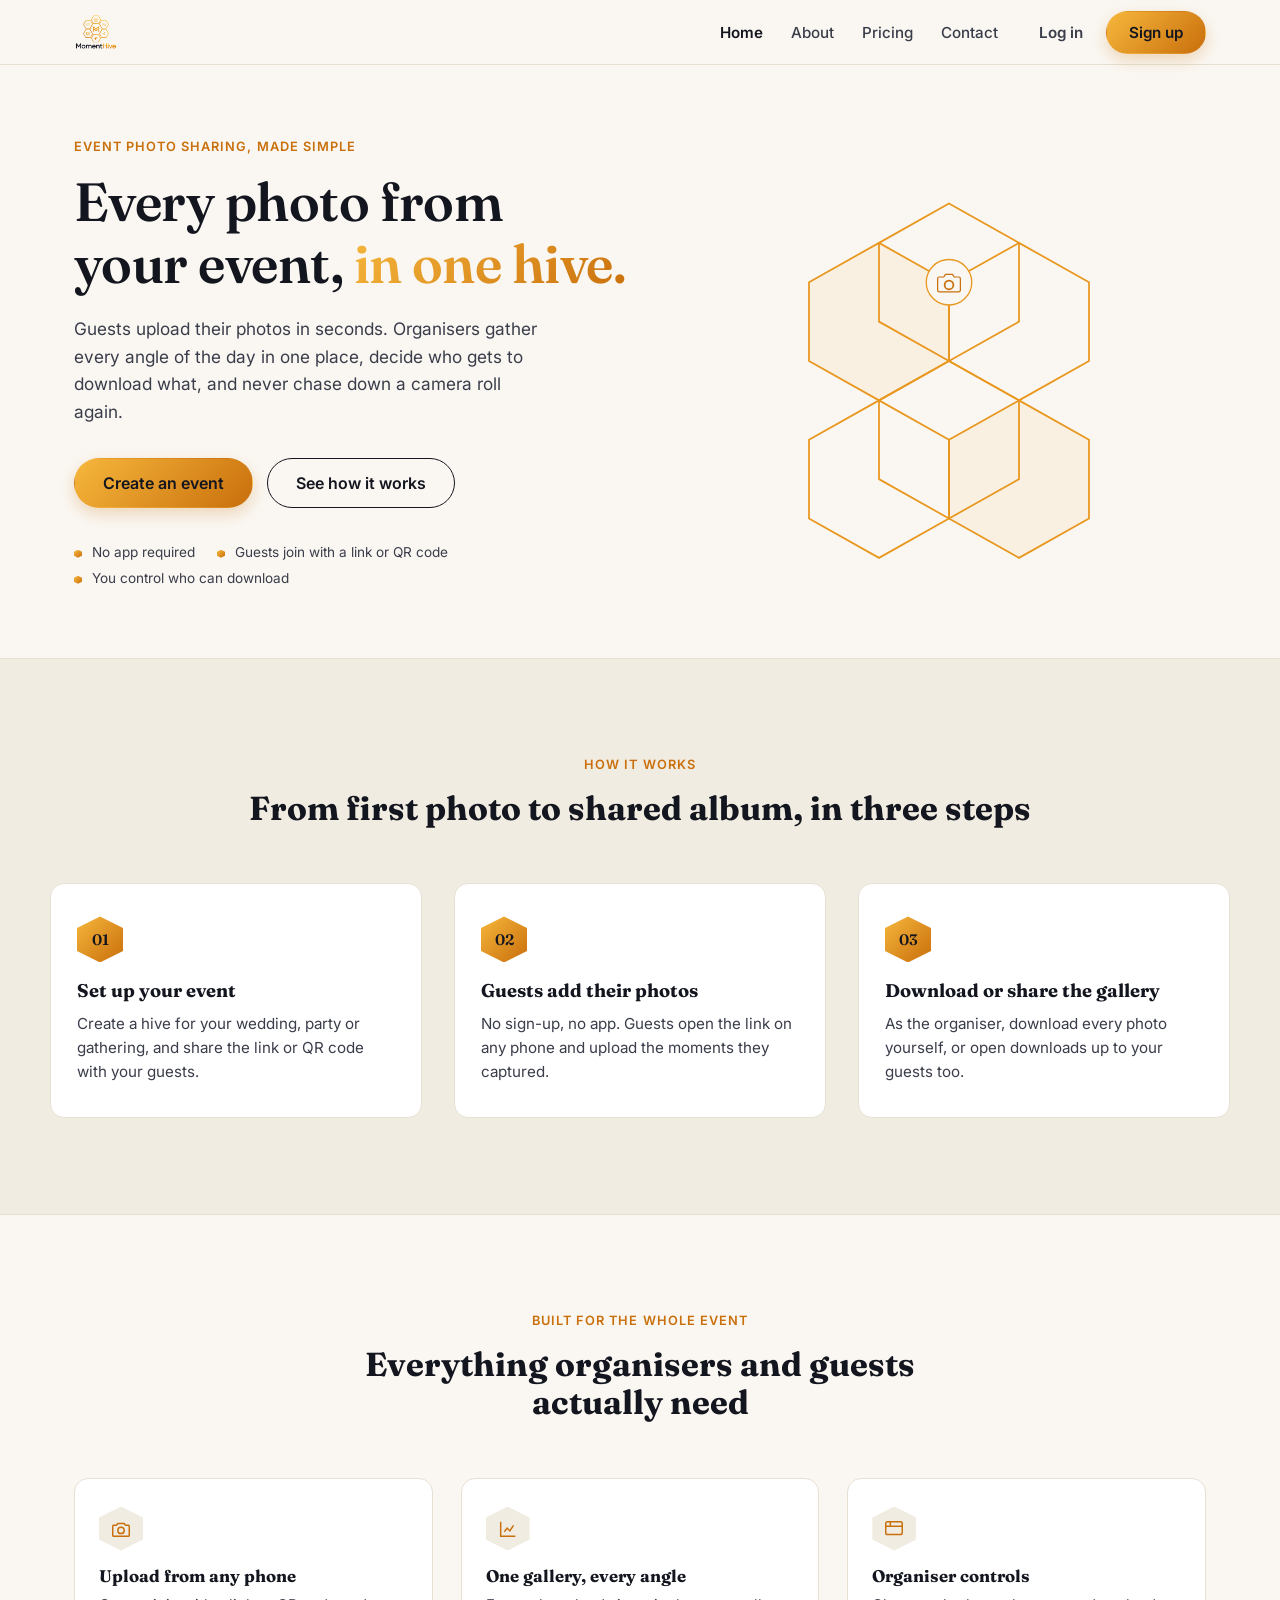
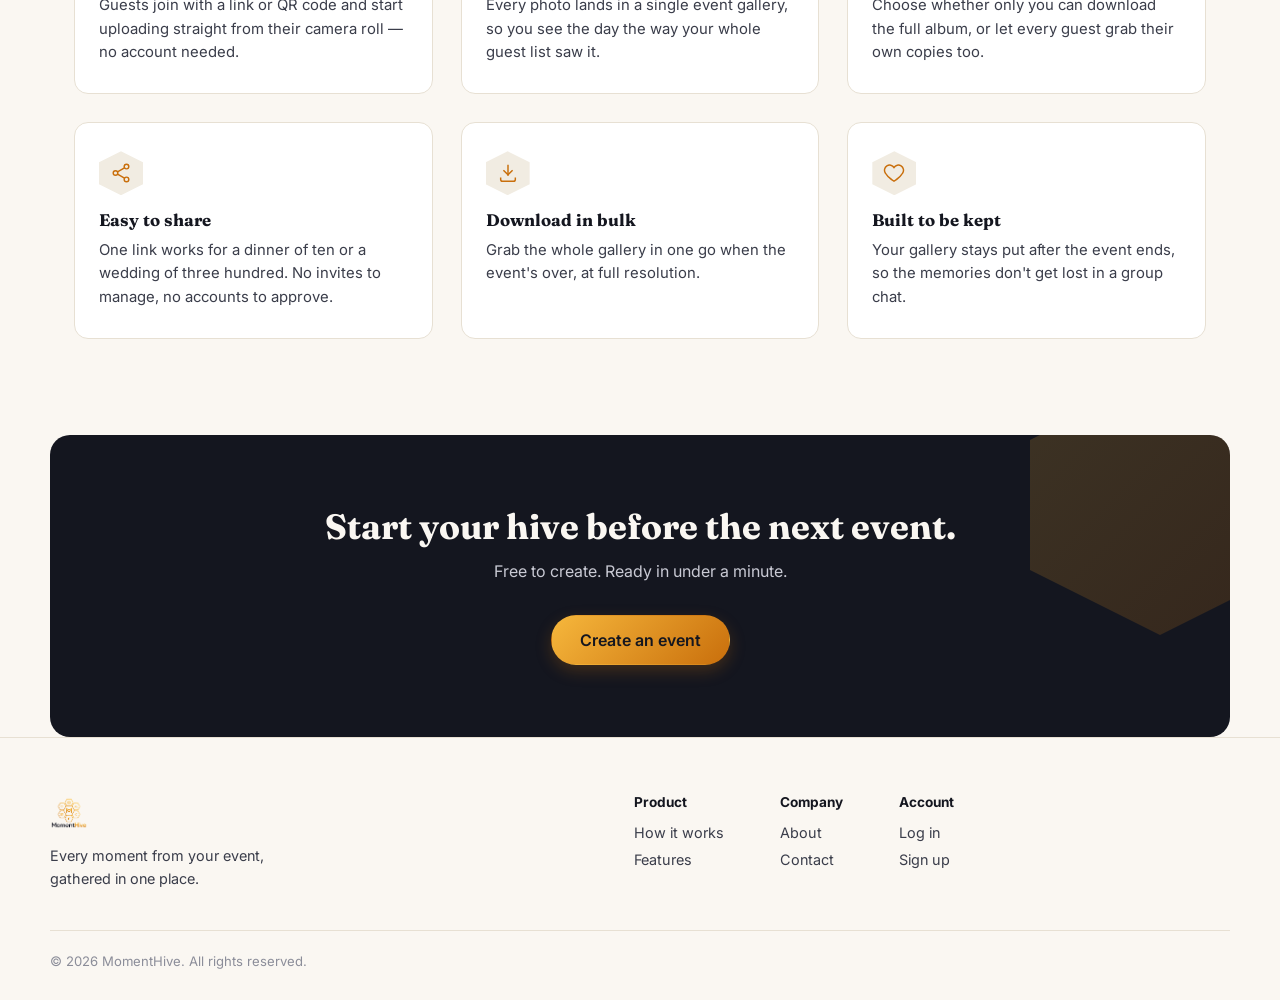
==== momenthive/index.html @ c9570d2f "Host MomentHive marketing site under /momenthive/ Copy the static MomentHive site (home, about, pric" ====
<!DOCTYPE html>

<html lang="en-uk">

<head>
    <meta charset="utf-8">
    <meta name="author" content="Ben Holmes" />
    <meta name="description" content="Discover and share your favorite moments during your favorite events." />
    <meta name="viewport" content="width=device-width, initial-scale=1.0">
    <link rel="preconnect" href="https://fonts.googleapis.com">
    <link rel="preconnect" href="https://fonts.gstatic.com" crossorigin>
    <link href="https://fonts.googleapis.com/css2?family=Fraunces:opsz,wght@9..144,500;9..144,600;9..144,700&family=Inter:wght@400;500;600&display=swap" rel="stylesheet">
    <link rel="stylesheet" href="styles/styles.css">
    <title>Discover MomentHive</title>
</head>
<body>
    <header class="site-header">
        <nav class="navbar">
            <div class="brand">
                <img src="images/momenthive-logo-transluscent.png" alt="MomentHive Logo">
            </div>

            <button class="nav-toggle" id="navToggle" aria-label="Toggle menu" aria-expanded="false" aria-controls="navMenu">
                <span></span>
                <span></span>
                <span></span>
            </button>

            <div class="nav-menu" id="navMenu">
                <ul class="nav-links">
                    <li><a href="index.html" aria-current="page" class="active">Home</a></li>
                    <li><a href="about.html">About</a></li>
                    <li><a href="pricing.html">Pricing</a></li>
                    <li><a href="contact.html">Contact</a></li>
                </ul>

                <div class="nav-actions">
                    <a href="https://momenthive.amfteksolutions.co.uk/Account/Login" class="btn btn-ghost">Log in</a>
                    <a href="https://momenthive.amfteksolutions.co.uk/Account/Register" class="btn btn-primary">Sign up</a>
                </div>
            </div>
        </nav>
    </header>

    <main>
        <section class="hero">
            <div class="hero-copy">
                <p class="eyebrow">Event photo sharing, made simple</p>
                <h1>Every photo from<br>your event, <span class="accent">in one hive.</span></h1>
                <p class="hero-sub">
                    Guests upload their photos in seconds. Organisers gather every angle of the day
                    in one place, decide who gets to download what, and never chase down a camera
                    roll again.
                </p>
                <div class="hero-ctas">
                    <a href="https://momenthive.amfteksolutions.co.uk/Account/Register" class="btn btn-primary btn-large">Create an event</a>
                    <a href="#how-it-works" class="btn btn-outline btn-large">See how it works</a>
                </div>
                <ul class="hero-trust">
                    <li>No app required</li>
                    <li>Guests join with a link or QR code</li>
                    <li>You control who can download</li>
                </ul>
            </div>

            <div class="hero-art" aria-hidden="true">
                <svg viewBox="0 0 480 480" class="hex-cluster">
                    <polygon class="hex hex-outline" points="240,60 320,105 320,195 240,240 160,195 160,105" />
                    <polygon class="hex hex-fill" points="160,105 240,150 240,240 160,285 80,240 80,150" />
                    <polygon class="hex hex-outline" points="320,105 400,150 400,240 320,285 240,240 240,150" />
                    <polygon class="hex hex-outline" points="160,285 240,330 240,420 160,465 80,420 80,330" />
                    <polygon class="hex hex-fill" points="320,285 400,330 400,420 320,465 240,420 240,330" />
                    <polygon class="hex hex-outline" points="240,240 320,285 320,375 240,420 160,375 160,285" />
                    <g class="hex-icon" transform="translate(240,150)">
                        <circle r="26" class="icon-ring" />
                        <path d="M-11,-6 h5 l2,-3 h8 l2,3 h5 a2,2 0 0 1 2,2 v13 a2,2 0 0 1 -2,2 h-22 a2,2 0 0 1 -2,-2 v-13 a2,2 0 0 1 2,-2 z" />
                        <circle cx="0" cy="3" r="5" fill="none" stroke="currentColor" stroke-width="2" />
                    </g>
                </svg>
            </div>
        </section>

        <section class="how-it-works" id="how-it-works">
            <p class="eyebrow center">How it works</p>
            <h2 class="section-title center">From first photo to shared album, in three steps</h2>

            <ol class="steps">
                <li class="step">
                    <span class="step-hex">01</span>
                    <h3>Set up your event</h3>
                    <p>Create a hive for your wedding, party or gathering, and share the link or QR code with your guests.</p>
                </li>
                <li class="step">
                    <span class="step-hex">02</span>
                    <h3>Guests add their photos</h3>
                    <p>No sign-up, no app. Guests open the link on any phone and upload the moments they captured.</p>
                </li>
                <li class="step">
                    <span class="step-hex">03</span>
                    <h3>Download or share the gallery</h3>
                    <p>As the organiser, download every photo yourself, or open downloads up to your guests too.</p>
                </li>
            </ol>
        </section>

        <section class="features" id="features">
            <p class="eyebrow center">Built for the whole event</p>
            <h2 class="section-title center">Everything organisers and guests actually need</h2>

            <div class="feature-grid">
                <div class="feature-card">
                    <div class="feature-icon">
                        <svg viewBox="0 0 24 24" fill="none" stroke="currentColor" stroke-width="1.6"><path d="M4 8h3l1.5-2h7L17 8h3a1 1 0 0 1 1 1v10a1 1 0 0 1-1 1H4a1 1 0 0 1-1-1V9a1 1 0 0 1 1-1z"/><circle cx="12" cy="13.5" r="3.5"/></svg>
                    </div>
                    <h3>Upload from any phone</h3>
                    <p>Guests join with a link or QR code and start uploading straight from their camera roll — no account needed.</p>
                </div>
                <div class="feature-card">
                    <div class="feature-icon">
                        <svg viewBox="0 0 24 24" fill="none" stroke="currentColor" stroke-width="1.6"><path d="M4 4v16h16"/><path d="M8 15l3-4 3 3 4-6"/></svg>
                    </div>
                    <h3>One gallery, every angle</h3>
                    <p>Every photo lands in a single event gallery, so you see the day the way your whole guest list saw it.</p>
                </div>
                <div class="feature-card">
                    <div class="feature-icon">
                        <svg viewBox="0 0 24 24" fill="none" stroke="currentColor" stroke-width="1.6"><rect x="3" y="4" width="18" height="14" rx="2"/><path d="M3 9h18"/><path d="M8 4v5"/></svg>
                    </div>
                    <h3>Organiser controls</h3>
                    <p>Choose whether only you can download the full album, or let every guest grab their own copies too.</p>
                </div>
                <div class="feature-card">
                    <div class="feature-icon">
                        <svg viewBox="0 0 24 24" fill="none" stroke="currentColor" stroke-width="1.6"><circle cx="18" cy="5" r="2.5"/><circle cx="6" cy="12" r="2.5"/><circle cx="18" cy="19" r="2.5"/><path d="M8.2 10.7l7.6-4.4M8.2 13.3l7.6 4.4"/></svg>
                    </div>
                    <h3>Easy to share</h3>
                    <p>One link works for a dinner of ten or a wedding of three hundred. No invites to manage, no accounts to approve.</p>
                </div>
                <div class="feature-card">
                    <div class="feature-icon">
                        <svg viewBox="0 0 24 24" fill="none" stroke="currentColor" stroke-width="1.6"><path d="M12 3v12"/><path d="M7 9l5 5 5-5"/><path d="M4 17v2a2 2 0 0 0 2 2h12a2 2 0 0 0 2-2v-2"/></svg>
                    </div>
                    <h3>Download in bulk</h3>
                    <p>Grab the whole gallery in one go when the event's over, at full resolution.</p>
                </div>
                <div class="feature-card">
                    <div class="feature-icon">
                        <svg viewBox="0 0 24 24" fill="none" stroke="currentColor" stroke-width="1.6"><path d="M12 21s-7-4.5-9.5-9A5.5 5.5 0 0 1 12 6a5.5 5.5 0 0 1 9.5 6c-2.5 4.5-9.5 9-9.5 9z"/></svg>
                    </div>
                    <h3>Built to be kept</h3>
                    <p>Your gallery stays put after the event ends, so the memories don't get lost in a group chat.</p>
                </div>
            </div>
        </section>

        <section class="cta-banner">
            <div class="cta-hex" aria-hidden="true"></div>
            <h2>Start your hive before the next event.</h2>
            <p>Free to create. Ready in under a minute.</p>
            <a href="https://momenthive.amfteksolutions.co.uk/Account/Register" class="btn btn-primary btn-large">Create an event</a>
        </section>
    </main>

    <footer class="site-footer">
        <div class="footer-top">
            <div class="footer-brand">
                <img src="images/momenthive-logo-transluscent.png" alt="MomentHive Logo">
                <p>Every moment from your event, gathered in one place.</p>
            </div>
            <div class="footer-links">
                <div>
                    <h4>Product</h4>
                    <a href="#how-it-works">How it works</a>
                    <a href="#features">Features</a>
                </div>
                <div>
                    <h4>Company</h4>
                    <a href="about.html">About</a>
                    <a href="contact.html">Contact</a>
                </div>
                <div>
                    <h4>Account</h4>
                    <a href="https://momenthive.amfteksolutions.co.uk/Account/Login">Log in</a>
                    <a href="https://momenthive.amfteksolutions.co.uk/Account/Register">Sign up</a>
                </div>
            </div>
        </div>
        <div class="footer-bottom">
            <p>&copy; 2026 MomentHive. All rights reserved.</p>
        </div>
    </footer>

    <script src="scripts/main.js"></script>
</body>

</html>
---- momenthive/styles/styles.css ----
:root {
    --ink: #14161f;
    --ink-soft: #3a3d4a;
    --paper: #faf7f2;
    --paper-alt: #f1ece2;
    --card: #ffffff;
    --line: #e7e0d3;
    --gold-light: #f6b73c;
    --gold: #e8971f;
    --gold-dark: #c96f0c;
    --gold-gradient: linear-gradient(135deg, var(--gold-light), var(--gold-dark));

    --font-display: "Fraunces", Georgia, serif;
    --font-body: "Inter", -apple-system, BlinkMacSystemFont, "Segoe UI", sans-serif;

    --max-width: 1180px;
    --radius: 14px;
}

* {
    box-sizing: border-box;
}

body {
    font-family: var(--font-body);
    margin: 0;
    padding: 0;
    color: var(--ink);
    background: var(--paper);
    -webkit-font-smoothing: antialiased;
}

h1, h2, h3 {
    font-family: var(--font-display);
    color: var(--ink);
    line-height: 1.15;
    margin: 0;
}

p {
    color: var(--ink-soft);
    line-height: 1.6;
    margin: 0;
}

a {
    color: inherit;
}

ul, ol {
    margin: 0;
    padding: 0;
    list-style: none;
}

img {
    max-width: 100%;
    display: block;
}

/* ---------- Buttons ---------- */

.btn {
    display: inline-flex;
    align-items: center;
    justify-content: center;
    padding: 11px 22px;
    border-radius: 999px;
    font-weight: 600;
    font-size: 0.95rem;
    text-decoration: none;
    border: 1px solid transparent;
    transition: transform 0.15s ease, box-shadow 0.15s ease, background 0.15s ease, color 0.15s ease;
    cursor: pointer;
}

.btn-primary {
    background: var(--gold-gradient);
    color: var(--ink);
    box-shadow: 0 6px 16px rgba(201, 111, 12, 0.25);
}

.btn-primary:hover {
    transform: translateY(-1px);
    box-shadow: 0 10px 20px rgba(201, 111, 12, 0.32);
}

.btn-outline {
    background: transparent;
    color: var(--ink);
    border-color: var(--ink);
}

.btn-outline:hover {
    background: var(--ink);
    color: var(--paper);
}

.btn-ghost {
    background: transparent;
    color: var(--ink-soft);
    padding-left: 12px;
    padding-right: 12px;
}

.btn-ghost:hover {
    color: var(--ink);
}

.btn-large {
    padding: 14px 28px;
    font-size: 1rem;
}

/* ---------- Header / Nav ---------- */

.site-header {
    position: sticky;
    top: 0;
    z-index: 100;
    background: rgba(250, 247, 242, 0.9);
    backdrop-filter: saturate(180%) blur(10px);
    border-bottom: 1px solid var(--line);
}

.navbar {
    max-width: var(--max-width);
    margin: 0 auto;
    display: flex;
    align-items: center;
    flex-wrap: nowrap;
    gap: 24px;
    padding: 10px 24px;
}

.brand {
    margin-right: auto;
}

.brand img {
    height: 44px;
}

.nav-menu {
    display: flex;
    align-items: center;
    gap: 28px;
    margin-left: auto;
}

.nav-links {
    display: flex;
    gap: 28px;
}

.nav-links a {
    text-decoration: none;
    color: var(--ink-soft);
    font-weight: 500;
    font-size: 0.95rem;
    transition: color 0.15s ease;
}

.nav-links a:hover {
    color: var(--gold-dark);
}

.nav-actions {
    display: flex;
    align-items: center;
    gap: 10px;
}

.nav-toggle {
    display: none;
    flex-direction: column;
    justify-content: center;
    gap: 5px;
    width: 34px;
    height: 34px;
    background: none;
    border: none;
    cursor: pointer;
    padding: 0;
}

.nav-toggle span {
    display: block;
    height: 2px;
    width: 100%;
    background: var(--ink);
    border-radius: 2px;
    transition: transform 0.2s ease, opacity 0.2s ease;
}

.nav-toggle.is-active span:nth-child(1) {
    transform: translateY(7px) rotate(45deg);
}

.nav-toggle.is-active span:nth-child(2) {
    opacity: 0;
}

.nav-toggle.is-active span:nth-child(3) {
    transform: translateY(-7px) rotate(-45deg);
}

/* ---------- Layout helpers ---------- */

main section {
    max-width: var(--max-width);
    margin: 0 auto;
    padding: 96px 24px;
}

.eyebrow {
    font-size: 0.8rem;
    font-weight: 600;
    letter-spacing: 0.08em;
    text-transform: uppercase;
    color: var(--gold-dark);
    margin: 0 0 14px;
}

.eyebrow.center,
.section-title.center {
    text-align: center;
}

.section-title {
    font-size: clamp(1.7rem, 2.6vw, 2.3rem);
    max-width: 640px;
    margin: 0 auto 56px;
}

/* ---------- Hero ---------- */

.hero {
    display: grid;
    grid-template-columns: 1.05fr 0.95fr;
    align-items: center;
    gap: 48px;
    padding-top: 72px;
    padding-bottom: 72px;
}

.hero h1 {
    font-size: clamp(2.3rem, 4.2vw, 3.4rem);
    font-weight: 600;
    letter-spacing: -0.01em;
}

.hero h1 .accent {
    background: var(--gold-gradient);
    -webkit-background-clip: text;
    background-clip: text;
    color: transparent;
}

.hero-sub {
    margin-top: 20px;
    font-size: 1.08rem;
    max-width: 480px;
}

.hero-ctas {
    display: flex;
    gap: 14px;
    margin-top: 32px;
    flex-wrap: wrap;
}

.hero-trust {
    display: flex;
    flex-wrap: wrap;
    gap: 10px 22px;
    margin-top: 36px;
}

.hero-trust li {
    font-size: 0.85rem;
    color: var(--ink-soft);
    padding-left: 18px;
    position: relative;
}

.hero-trust li::before {
    content: "";
    position: absolute;
    left: 0;
    top: 6px;
    width: 8px;
    height: 8px;
    background: var(--gold-gradient);
    clip-path: polygon(50% 0%, 100% 25%, 100% 75%, 50% 100%, 0% 75%, 0% 25%);
}

.hero-art {
    display: flex;
    justify-content: center;
}

.hex-cluster {
    width: 100%;
    max-width: 420px;
}

.hex {
    stroke: var(--gold);
    stroke-width: 2;
    fill: none;
}

.hex-fill {
    fill: rgba(232, 151, 31, 0.08);
}

.hex-icon {
    color: var(--gold-dark);
}

.hex-icon .icon-ring {
    fill: var(--paper);
    stroke: var(--gold);
    stroke-width: 1.5;
}

.hex-icon path {
    fill: none;
    stroke: currentColor;
    stroke-width: 1.4;
    stroke-linejoin: round;
}

/* ---------- How it works ---------- */

.how-it-works {
    background: var(--paper-alt);
    max-width: none;
    border-top: 1px solid var(--line);
    border-bottom: 1px solid var(--line);
}

.how-it-works > * {
    max-width: var(--max-width);
    margin-left: auto;
    margin-right: auto;
}

.steps {
    max-width: var(--max-width);
    margin: 0 auto;
    display: grid;
    grid-template-columns: repeat(3, 1fr);
    gap: 32px;
}

.step {
    background: var(--card);
    border: 1px solid var(--line);
    border-radius: var(--radius);
    padding: 32px 26px;
}

.step-hex {
    display: inline-flex;
    align-items: center;
    justify-content: center;
    width: 46px;
    height: 46px;
    margin-bottom: 18px;
    background: var(--gold-gradient);
    color: var(--ink);
    font-family: var(--font-display);
    font-weight: 600;
    font-size: 0.95rem;
    clip-path: polygon(50% 0%, 100% 25%, 100% 75%, 50% 100%, 0% 75%, 0% 25%);
}

.step h3 {
    font-size: 1.15rem;
    margin-bottom: 10px;
}

.step p {
    font-size: 0.95rem;
}

/* ---------- Features ---------- */

.feature-grid {
    display: grid;
    grid-template-columns: repeat(3, 1fr);
    gap: 28px;
}

.feature-card {
    padding: 28px 24px;
    border-radius: var(--radius);
    border: 1px solid var(--line);
    background: var(--card);
    transition: border-color 0.15s ease, transform 0.15s ease;
}

.feature-card:hover {
    border-color: var(--gold);
    transform: translateY(-2px);
}

.feature-icon {
    width: 44px;
    height: 44px;
    display: flex;
    align-items: center;
    justify-content: center;
    margin-bottom: 16px;
    color: var(--gold-dark);
    background: var(--paper-alt);
    clip-path: polygon(50% 0%, 100% 25%, 100% 75%, 50% 100%, 0% 75%, 0% 25%);
}

.feature-icon svg {
    width: 22px;
    height: 22px;
}

.feature-card h3 {
    font-size: 1.05rem;
    margin-bottom: 8px;
}

.feature-card p {
    font-size: 0.93rem;
}

/* ---------- CTA banner ---------- */

.cta-banner {
    position: relative;
    text-align: center;
    background: var(--ink);
    color: var(--paper);
    border-radius: 20px;
    padding: 72px 24px;
    overflow: hidden;
}

.cta-banner h2 {
    color: var(--paper);
    font-size: clamp(1.6rem, 3vw, 2.2rem);
    position: relative;
}

.cta-banner p {
    color: #c9cad4;
    margin-top: 12px;
    position: relative;
}

.cta-banner .btn {
    margin-top: 30px;
    position: relative;
}

.cta-hex {
    position: absolute;
    top: -60px;
    right: -60px;
    width: 260px;
    height: 260px;
    background: var(--gold-gradient);
    opacity: 0.18;
    clip-path: polygon(50% 0%, 100% 25%, 100% 75%, 50% 100%, 0% 75%, 0% 25%);
}

/* ---------- Footer ---------- */

.site-footer {
    border-top: 1px solid var(--line);
    padding: 56px 24px 28px;
}

.footer-top {
    max-width: var(--max-width);
    margin: 0 auto;
    display: flex;
    align-items: flex-start;
    gap: 48px;
    flex-wrap: wrap;
}

.footer-brand {
    flex: 0 1 260px;
}

.footer-brand img {
    height: 38px;
    margin-bottom: 12px;
}

.footer-brand p {
    max-width: 260px;
    font-size: 0.9rem;
}

.footer-links {
    display: flex;
    justify-content: center;
    gap: 56px;
    flex: 1;
}

.footer-links h4 {
    font-size: 0.85rem;
    margin: 0 0 14px;
    color: var(--ink);
}

.footer-links a {
    display: block;
    text-decoration: none;
    color: var(--ink-soft);
    font-size: 0.9rem;
    margin-bottom: 10px;
}

.footer-links a:hover {
    color: var(--gold-dark);
}

.footer-bottom {
    max-width: var(--max-width);
    margin: 40px auto 0;
    padding-top: 20px;
    border-top: 1px solid var(--line);
}

.footer-bottom p {
    font-size: 0.82rem;
    color: #8b8d99;
}

/* ---------- Responsive ---------- */

@media (max-width: 960px) {
    .hero {
        grid-template-columns: 1fr;
        text-align: left;
    }

    .hero-art {
        order: -1;
        max-width: 320px;
        margin: 0 auto;
    }

    .steps,
    .feature-grid {
        grid-template-columns: repeat(2, 1fr);
    }
}

@media (max-width: 880px) {
    .nav-toggle {
        display: flex;
    }

    .nav-menu {
        display: none;
    }

    .nav-menu.is-open {
        display: flex;
        flex-direction: column;
        align-items: flex-start;
        gap: 20px;
        position: absolute;
        top: 100%;
        left: 0;
        right: 0;
        background: var(--paper);
        border-bottom: 1px solid var(--line);
        padding: 20px 24px 24px;
    }

    .nav-menu.is-open .nav-links {
        flex-direction: column;
        gap: 14px;
    }

    .nav-menu.is-open .nav-actions {
        width: 100%;
    }
}

@media (max-width: 720px) {
    main section {
        padding: 64px 20px;
    }

    .steps,
    .feature-grid {
        grid-template-columns: 1fr;
    }
}

/* ---------- Nav active state ---------- */

.nav-links a.active {
    color: var(--ink);
    font-weight: 600;
}

.nav-actions .btn[aria-current="page"] {
    box-shadow: 0 0 0 2px var(--gold) inset;
}

/* ---------- Interior page hero ---------- */

.page-hero {
    text-align: center;
    padding-bottom: 32px;
}

.page-hero .page-hero-inner {
    max-width: 680px;
    margin: 0 auto;
}

.page-hero h1 {
    font-size: clamp(2rem, 4vw, 2.7rem);
    margin-bottom: 16px;
}

.page-hero p {
    font-size: 1.05rem;
}

/* ---------- Pricing ---------- */

.pricing-grid {
    display: grid;
    grid-template-columns: repeat(3, 1fr);
    gap: 28px;
    align-items: stretch;
}

.price-card {
    position: relative;
    background: var(--card);
    border: 1px solid var(--line);
    border-radius: var(--radius);
    padding: 34px 28px;
    display: flex;
    flex-direction: column;
}

.price-card.featured {
    border-color: var(--gold);
    box-shadow: 0 20px 40px rgba(201, 111, 12, 0.14);
}

.price-badge {
    position: absolute;
    top: -14px;
    left: 50%;
    transform: translateX(-50%);
    background: var(--gold-gradient);
    color: var(--ink);
    font-size: 0.72rem;
    font-weight: 700;
    text-transform: uppercase;
    letter-spacing: 0.04em;
    padding: 6px 16px;
    border-radius: 999px;
    white-space: nowrap;
}

.price-name {
    font-family: var(--font-display);
    font-size: 1.3rem;
    margin-bottom: 6px;
}

.price-tagline {
    font-size: 0.88rem;
    margin-bottom: 22px;
}

.price-amount {
    font-family: var(--font-display);
    font-size: 2.3rem;
    color: var(--ink);
    margin-bottom: 4px;
}

.price-amount span {
    font-size: 0.95rem;
    font-family: var(--font-body);
    color: var(--ink-soft);
    font-weight: 500;
}

.price-features {
    margin: 22px 0 28px;
    display: flex;
    flex-direction: column;
    gap: 12px;
    flex: 1;
}

.price-features li {
    font-size: 0.9rem;
    color: var(--ink-soft);
    padding-left: 22px;
    position: relative;
}

.price-features li::before {
    content: "";
    position: absolute;
    left: 0;
    top: 6px;
    width: 9px;
    height: 9px;
    background: var(--gold-gradient);
    clip-path: polygon(50% 0%, 100% 25%, 100% 75%, 50% 100%, 0% 75%, 0% 25%);
}

.price-card .btn {
    width: 100%;
}

.pricing-note {
    text-align: center;
    font-size: 0.85rem;
    color: var(--ink-soft);
    margin-top: 40px;
}

/* ---------- FAQ ---------- */

.faq {
    max-width: 760px;
    margin: 0 auto;
    display: flex;
    flex-direction: column;
    gap: 12px;
}

.faq details {
    background: var(--card);
    border: 1px solid var(--line);
    border-radius: 12px;
    padding: 18px 22px;
}

.faq summary {
    cursor: pointer;
    font-weight: 600;
    font-family: var(--font-display);
    font-size: 1.05rem;
    list-style: none;
    display: flex;
    justify-content: space-between;
    align-items: center;
    gap: 16px;
}

.faq summary::-webkit-details-marker {
    display: none;
}

.faq summary::after {
    content: "+";
    font-size: 1.4rem;
    color: var(--gold-dark);
    transition: transform 0.2s ease;
    flex-shrink: 0;
}

.faq details[open] summary::after {
    transform: rotate(45deg);
}

.faq p {
    margin-top: 12px;
    font-size: 0.92rem;
}

/* ---------- Split feature blocks (About page) ---------- */

.split-block {
    display: grid;
    grid-template-columns: 1fr 1fr;
    gap: 56px;
    align-items: center;
    padding-top: 48px;
    padding-bottom: 48px;
}

.split-block.reverse .split-visual {
    order: 2;
}

.split-visual {
    display: flex;
    justify-content: center;
}

.split-panel {
    width: 100%;
    max-width: 300px;
    aspect-ratio: 1;
    background: var(--paper-alt);
    border: 1px solid var(--line);
    border-radius: 20px;
    display: flex;
    align-items: center;
    justify-content: center;
    color: var(--gold-dark);
}

.split-panel svg {
    width: 90px;
    height: 90px;
}

.split-text h2 {
    font-size: 1.6rem;
    margin-bottom: 14px;
}

.split-text p {
    font-size: 1rem;
}

/* ---------- Use case grid ---------- */

.usecase-grid {
    display: grid;
    grid-template-columns: repeat(4, 1fr);
    gap: 24px;
}

.usecase-card {
    background: var(--card);
    border: 1px solid var(--line);
    border-radius: var(--radius);
    padding: 28px 22px;
    text-align: center;
}

.usecase-card .feature-icon {
    margin: 0 auto 16px;
}

.usecase-card h3 {
    font-size: 1rem;
    margin-bottom: 8px;
}

.usecase-card p {
    font-size: 0.88rem;
}

/* ---------- Forms (auth + contact) ---------- */

.form-group {
    margin-bottom: 18px;
    display: flex;
    flex-direction: column;
    gap: 6px;
}

.form-group label {
    font-size: 0.85rem;
    font-weight: 600;
    color: var(--ink);
}

.form-group input,
.form-group textarea {
    padding: 12px 14px;
    border: 1px solid var(--line);
    border-radius: 10px;
    font-family: var(--font-body);
    font-size: 0.95rem;
    background: var(--card);
    color: var(--ink);
}

.form-group input:focus,
.form-group textarea:focus {
    outline: none;
    border-color: var(--gold);
    box-shadow: 0 0 0 3px rgba(232, 151, 31, 0.15);
}

.form-group textarea {
    resize: vertical;
    min-height: 120px;
}

.form-check {
    display: flex;
    align-items: flex-start;
    gap: 8px;
    font-size: 0.85rem;
    color: var(--ink-soft);
    margin-bottom: 22px;
}

.form-check input {
    margin-top: 3px;
}

.form-links {
    display: flex;
    justify-content: space-between;
    align-items: center;
    font-size: 0.85rem;
    margin-top: -6px;
    margin-bottom: 22px;
}

.form-links .form-check-inline {
    margin-bottom: 0;
}

.form-links a {
    color: var(--gold-dark);
    text-decoration: none;
    font-weight: 600;
}

.form-actions .btn {
    width: 100%;
}

.demo-note {
    margin-top: 20px;
    font-size: 0.78rem;
    color: #9a8f7c;
    text-align: center;
    background: var(--paper-alt);
    border-radius: 8px;
    padding: 10px 14px;
}

/* ---------- Auth pages ---------- */

.auth-section {
    display: flex;
    justify-content: center;
    padding-top: 56px;
    padding-bottom: 96px;
}

.auth-card {
    width: 100%;
    max-width: 420px;
    background: var(--card);
    border: 1px solid var(--line);
    border-radius: var(--radius);
    padding: 40px 36px;
    box-shadow: 0 20px 50px rgba(20, 22, 31, 0.06);
}

.auth-card h1 {
    font-size: 1.6rem;
    margin-bottom: 8px;
}

.auth-sub {
    margin-bottom: 28px;
    font-size: 0.95rem;
}

.auth-switch {
    text-align: center;
    margin-top: 24px;
    font-size: 0.9rem;
    color: var(--ink-soft);
}

.auth-switch a {
    color: var(--gold-dark);
    font-weight: 600;
    text-decoration: none;
}

/* ---------- Contact page ---------- */

.contact-grid {
    display: grid;
    grid-template-columns: 1.2fr 0.8fr;
    gap: 48px;
    align-items: start;
}

.contact-form-card {
    background: var(--card);
    border: 1px solid var(--line);
    border-radius: var(--radius);
    padding: 36px 32px;
}

.contact-info {
    background: var(--ink);
    color: var(--paper);
    border-radius: var(--radius);
    padding: 32px 28px;
}

.contact-info h3 {
    color: var(--paper);
    font-size: 1.1rem;
    margin-bottom: 10px;
}

.contact-info p {
    color: #c9cad4;
    font-size: 0.9rem;
    margin-bottom: 18px;
}

.contact-info a {
    color: var(--gold-light);
    font-weight: 600;
    text-decoration: none;
}

.contact-info hr {
    border: none;
    border-top: 1px solid rgba(255, 255, 255, 0.12);
    margin: 22px 0;
}

/* ---------- Interior responsive ---------- */

@media (max-width: 960px) {
    .usecase-grid {
        grid-template-columns: repeat(2, 1fr);
    }

    .contact-grid {
        grid-template-columns: 1fr;
    }
}

@media (max-width: 880px) {
    .pricing-grid {
        grid-template-columns: 1fr;
        max-width: 420px;
        margin: 0 auto;
    }

    .split-block,
    .split-block.reverse {
        grid-template-columns: 1fr;
        text-align: left;
    }

    .split-block .split-visual,
    .split-block.reverse .split-visual {
        order: -1;
    }
}

@media (max-width: 560px) {
    .usecase-grid {
        grid-template-columns: 1fr;
    }

    .auth-card {
        padding: 32px 24px;
    }
}
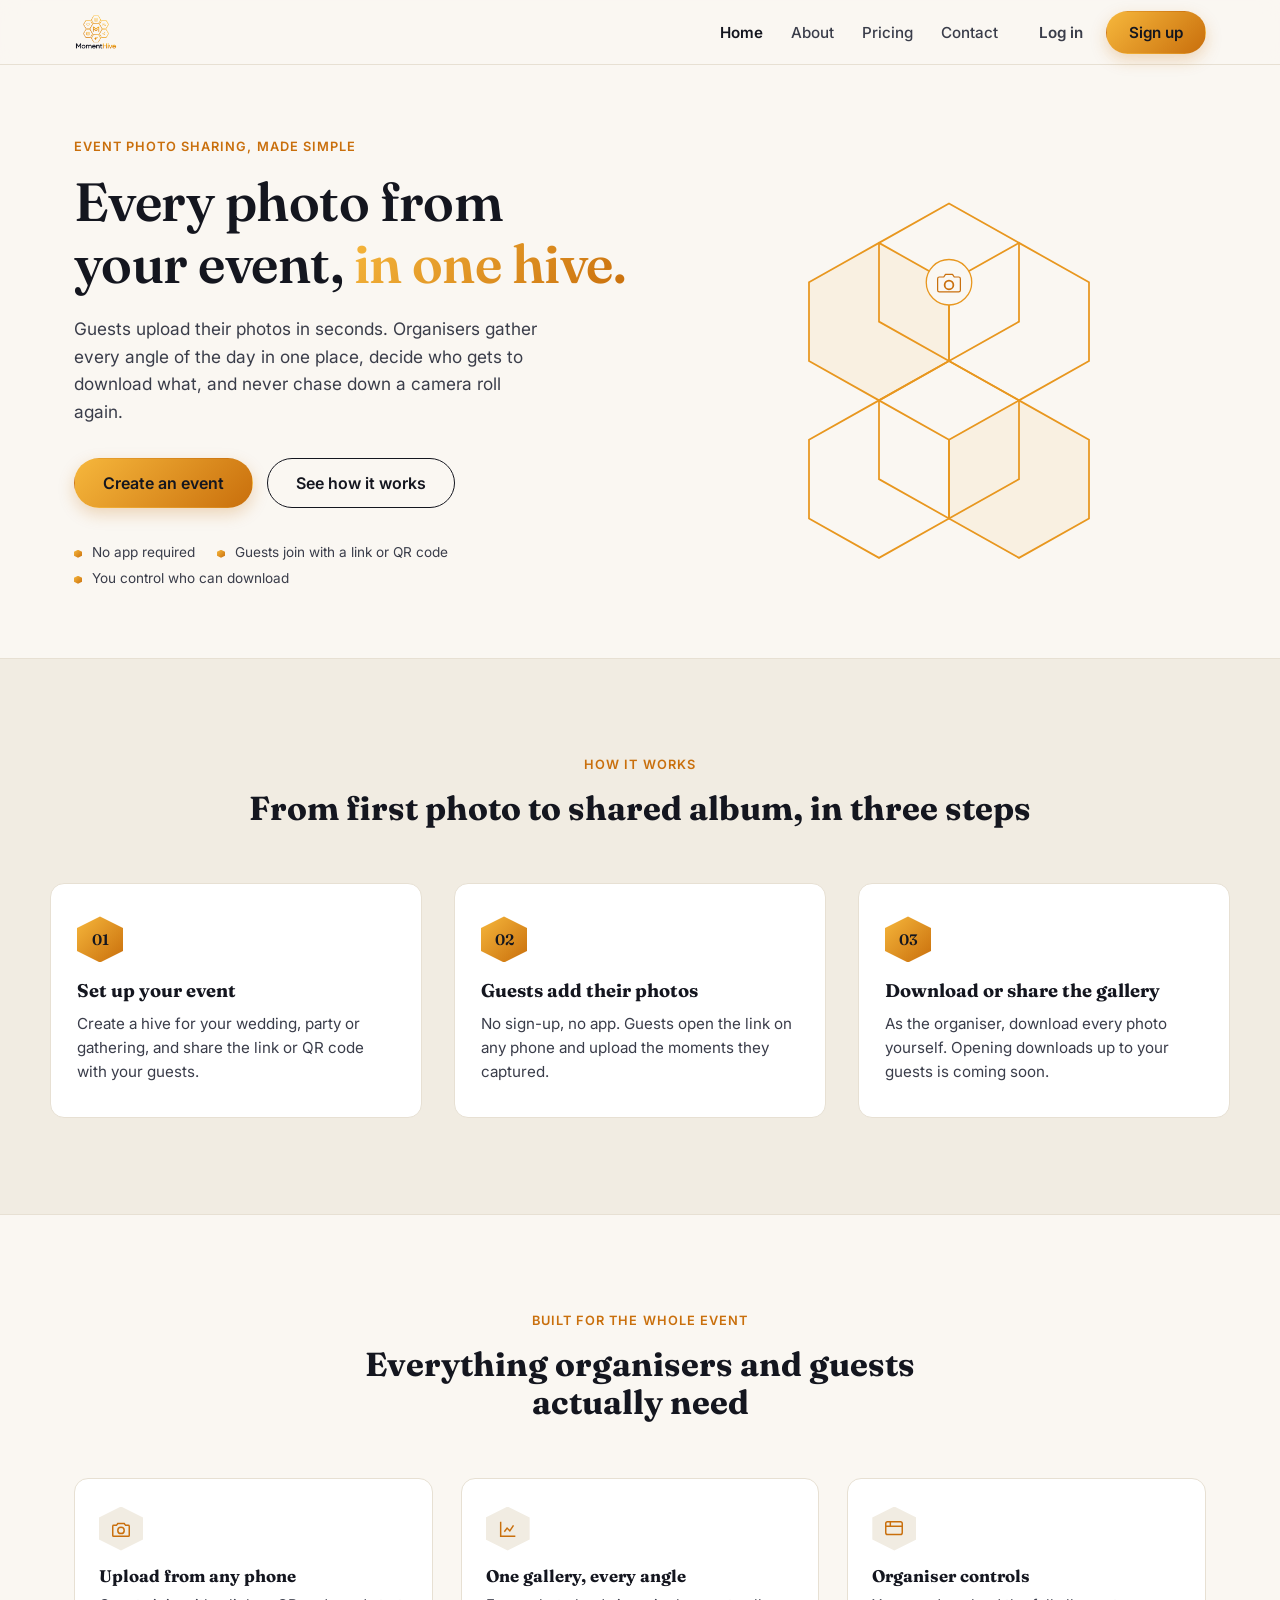
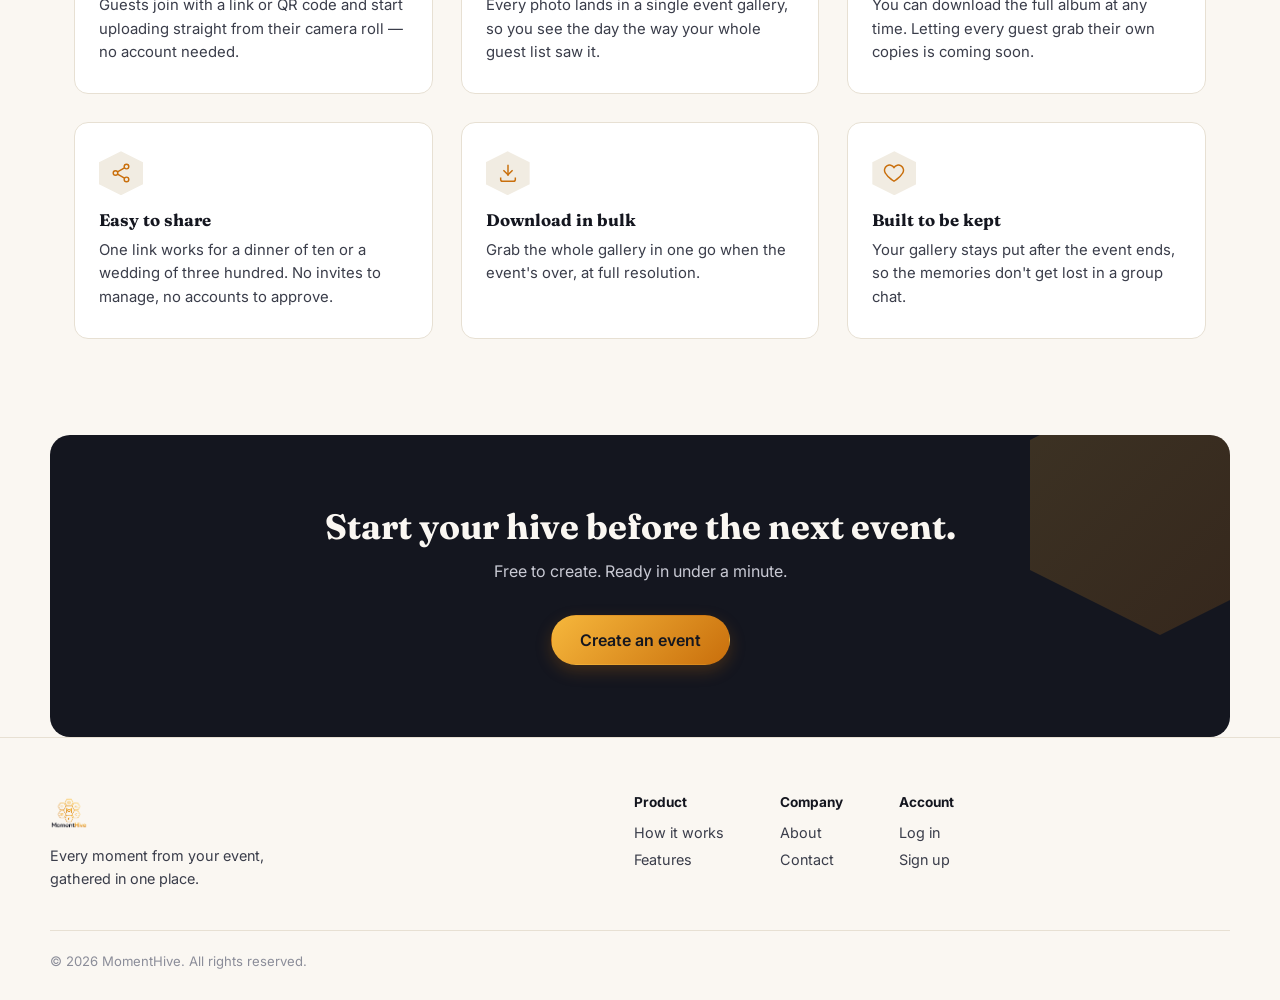
==== commit 4cf8ea10: "Mark MomentHive guest downloads as coming soon Guest downloads aren't enabled while consent for shar" ====
--- a/momenthive/index.html
+++ b/momenthive/index.html
@@ -98,7 +98,7 @@
                 <li class="step">
                     <span class="step-hex">03</span>
                     <h3>Download or share the gallery</h3>
-                    <p>As the organiser, download every photo yourself, or open downloads up to your guests too.</p>
+                    <p>As the organiser, download every photo yourself. Opening downloads up to your guests is coming soon.</p>
                 </li>
             </ol>
         </section>
@@ -127,7 +127,7 @@
                         <svg viewBox="0 0 24 24" fill="none" stroke="currentColor" stroke-width="1.6"><rect x="3" y="4" width="18" height="14" rx="2"/><path d="M3 9h18"/><path d="M8 4v5"/></svg>
                     </div>
                     <h3>Organiser controls</h3>
-                    <p>Choose whether only you can download the full album, or let every guest grab their own copies too.</p>
+                    <p>You can download the full album at any time. Letting every guest grab their own copies is coming soon.</p>
                 </div>
                 <div class="feature-card">
                     <div class="feature-icon">
